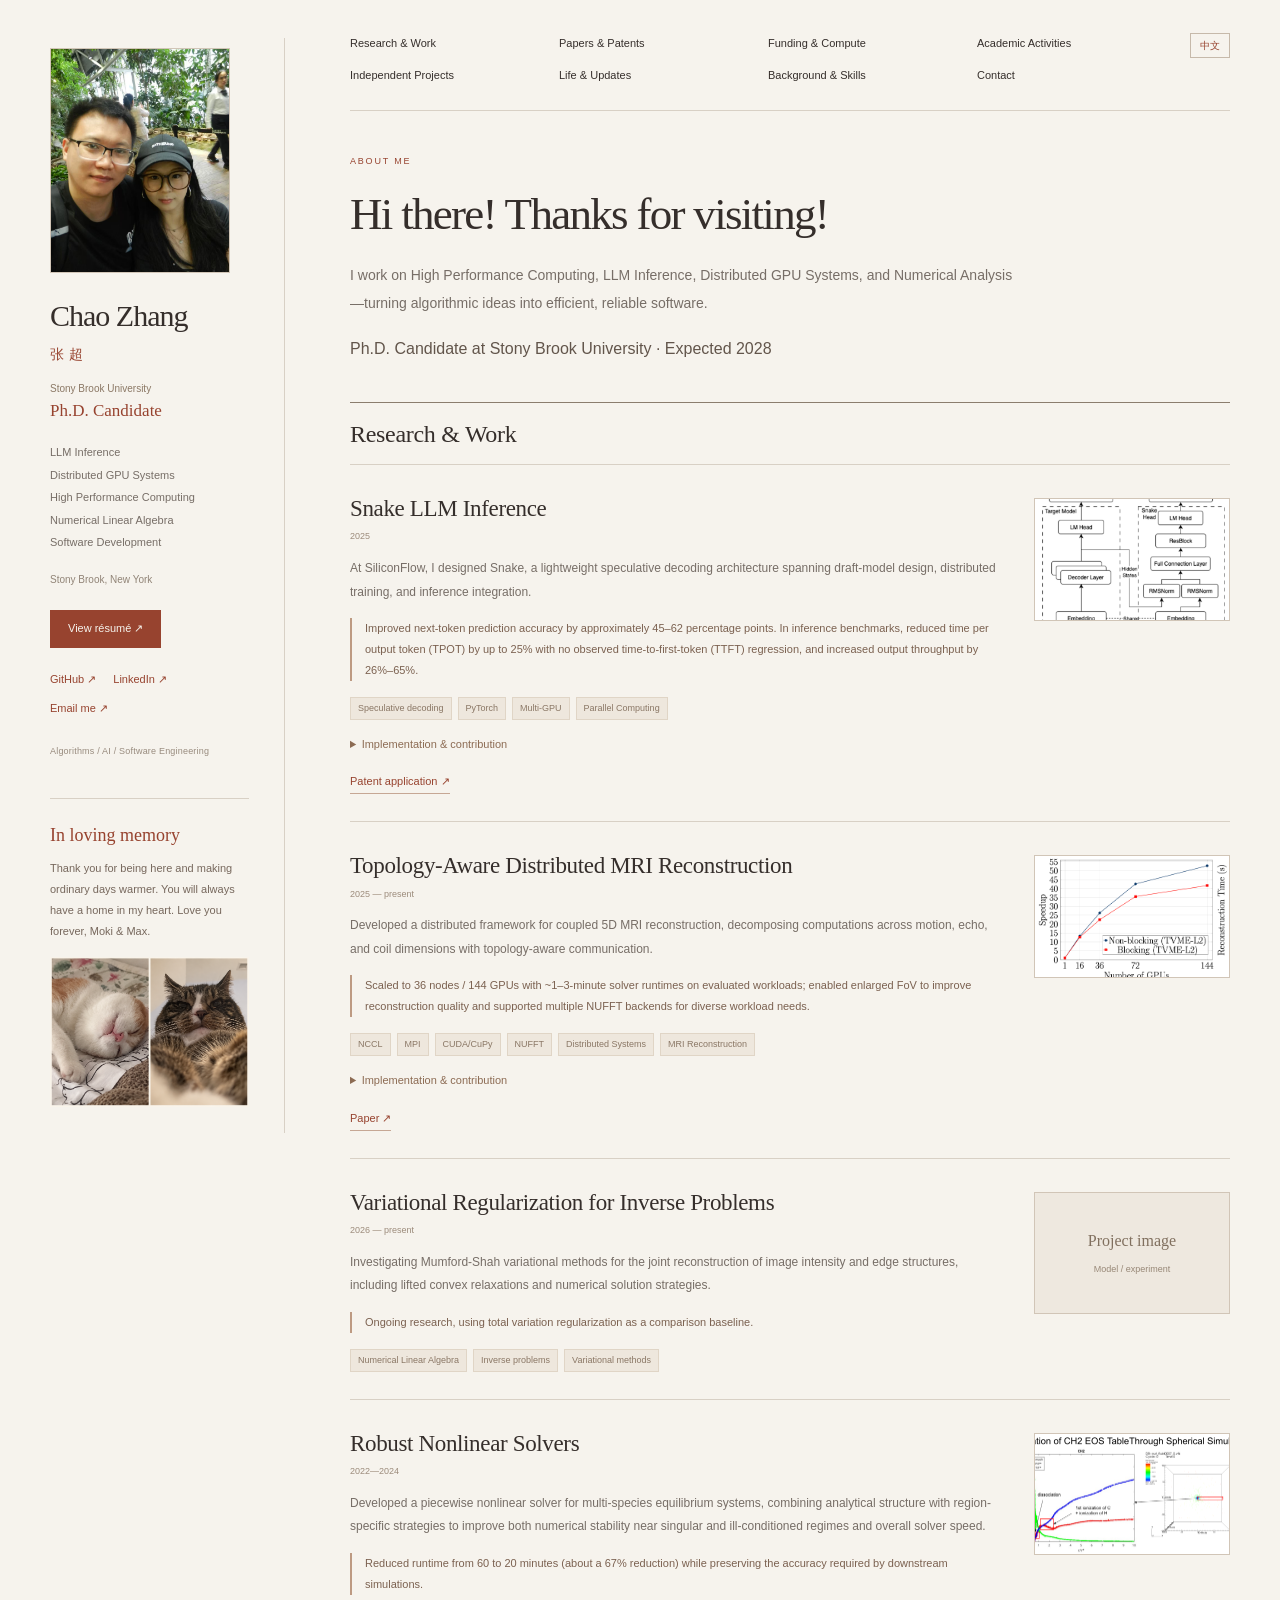
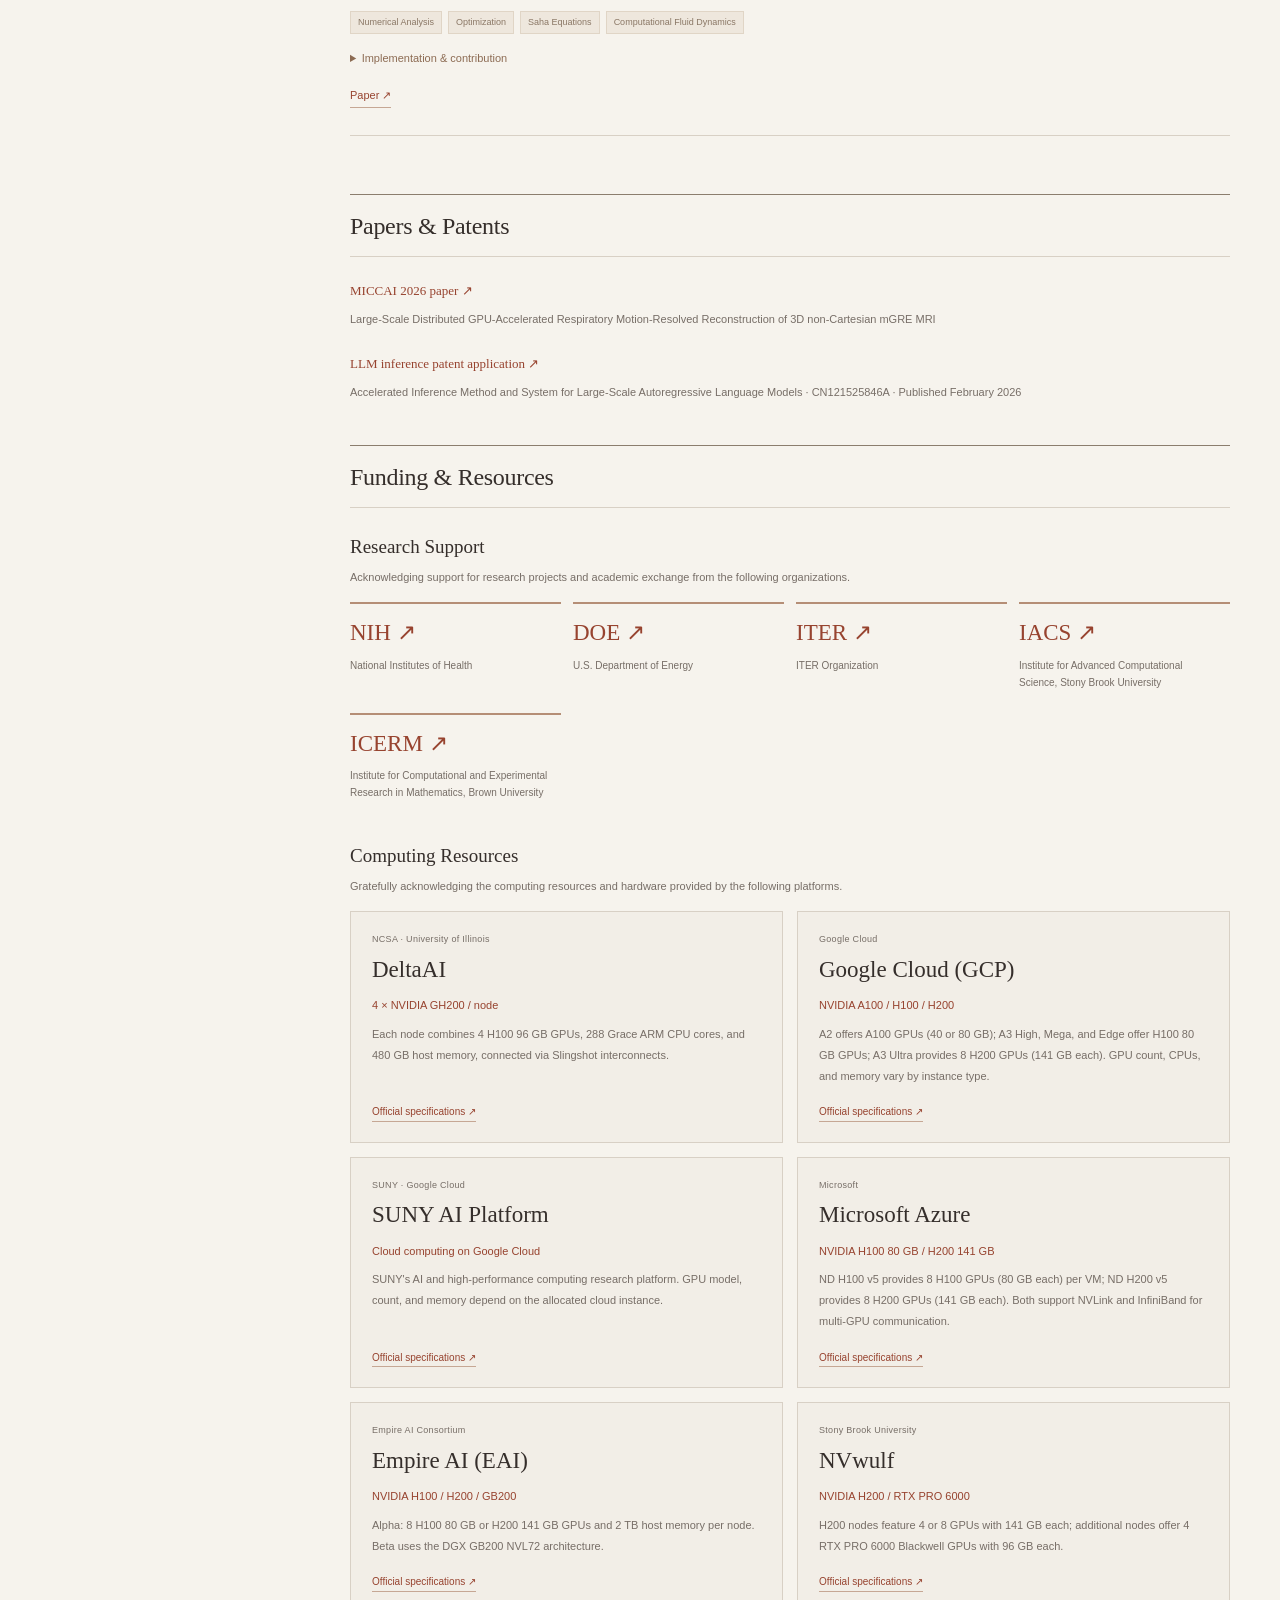
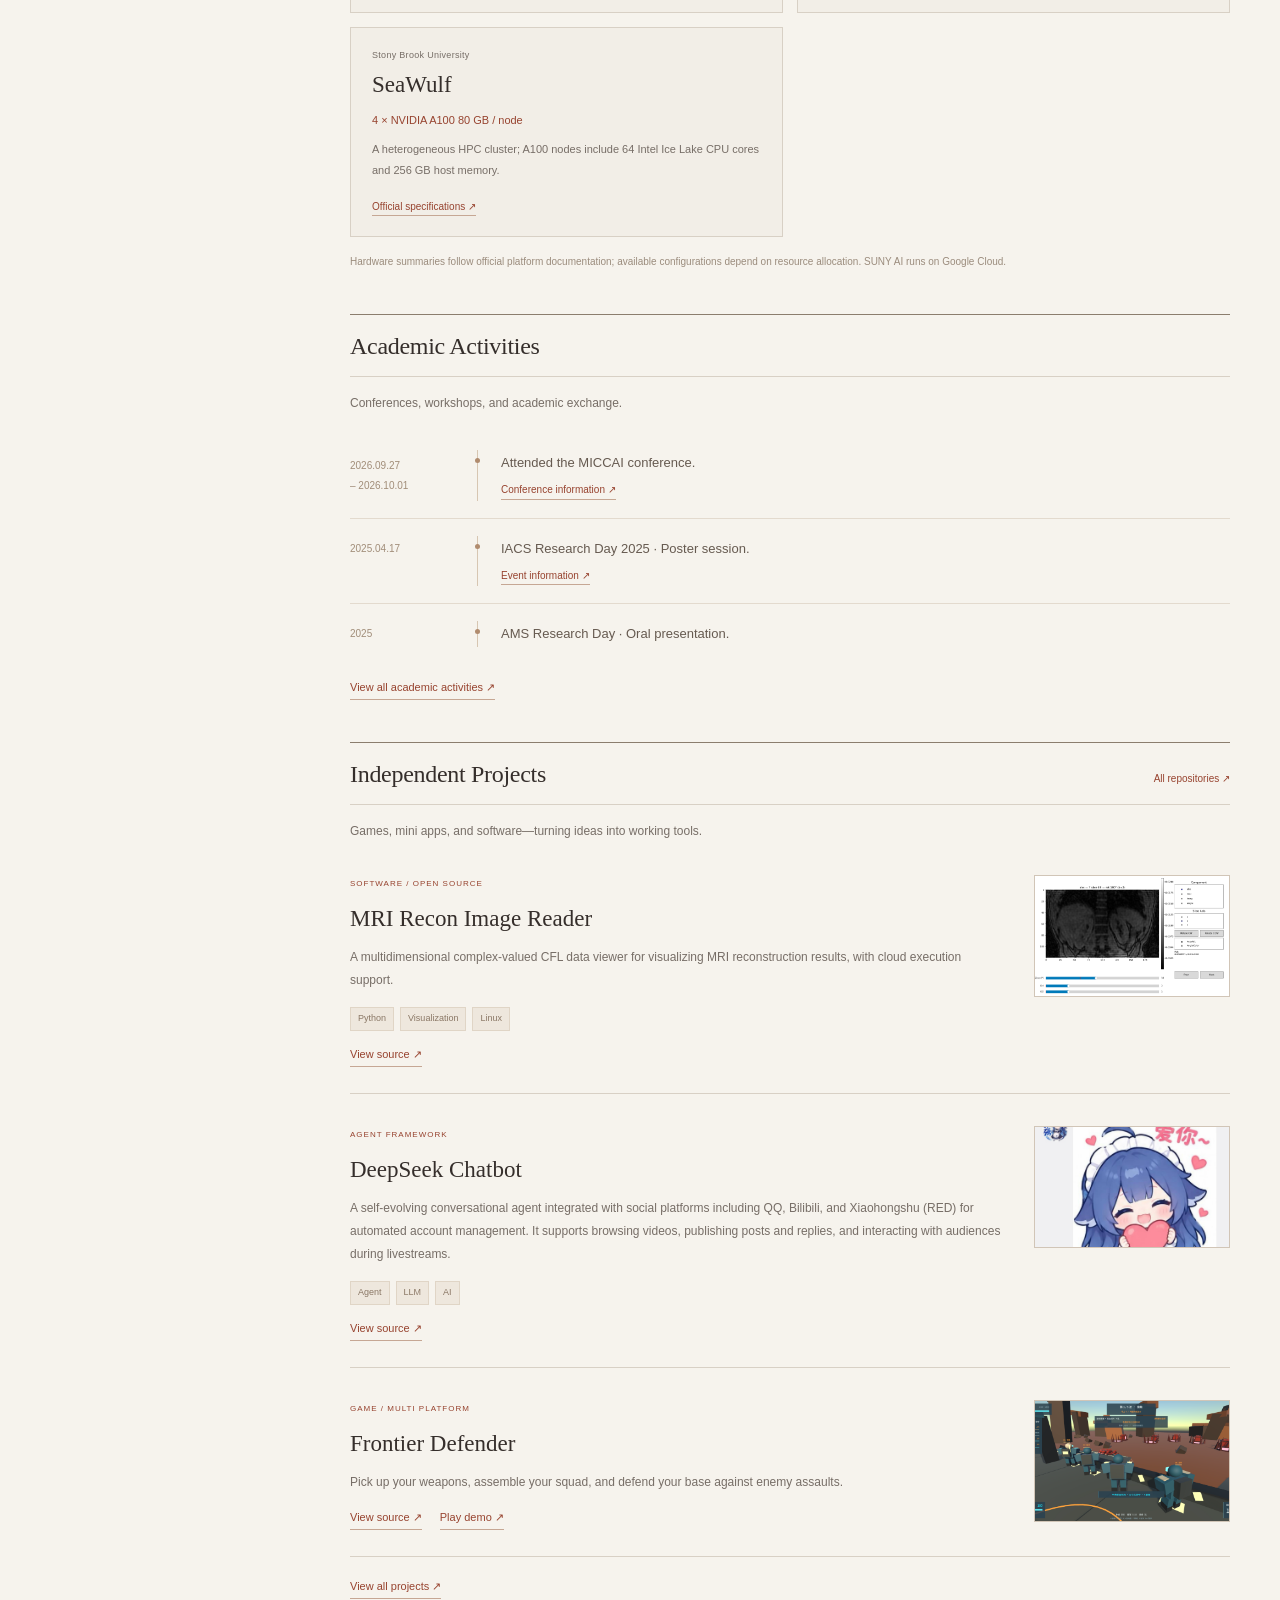
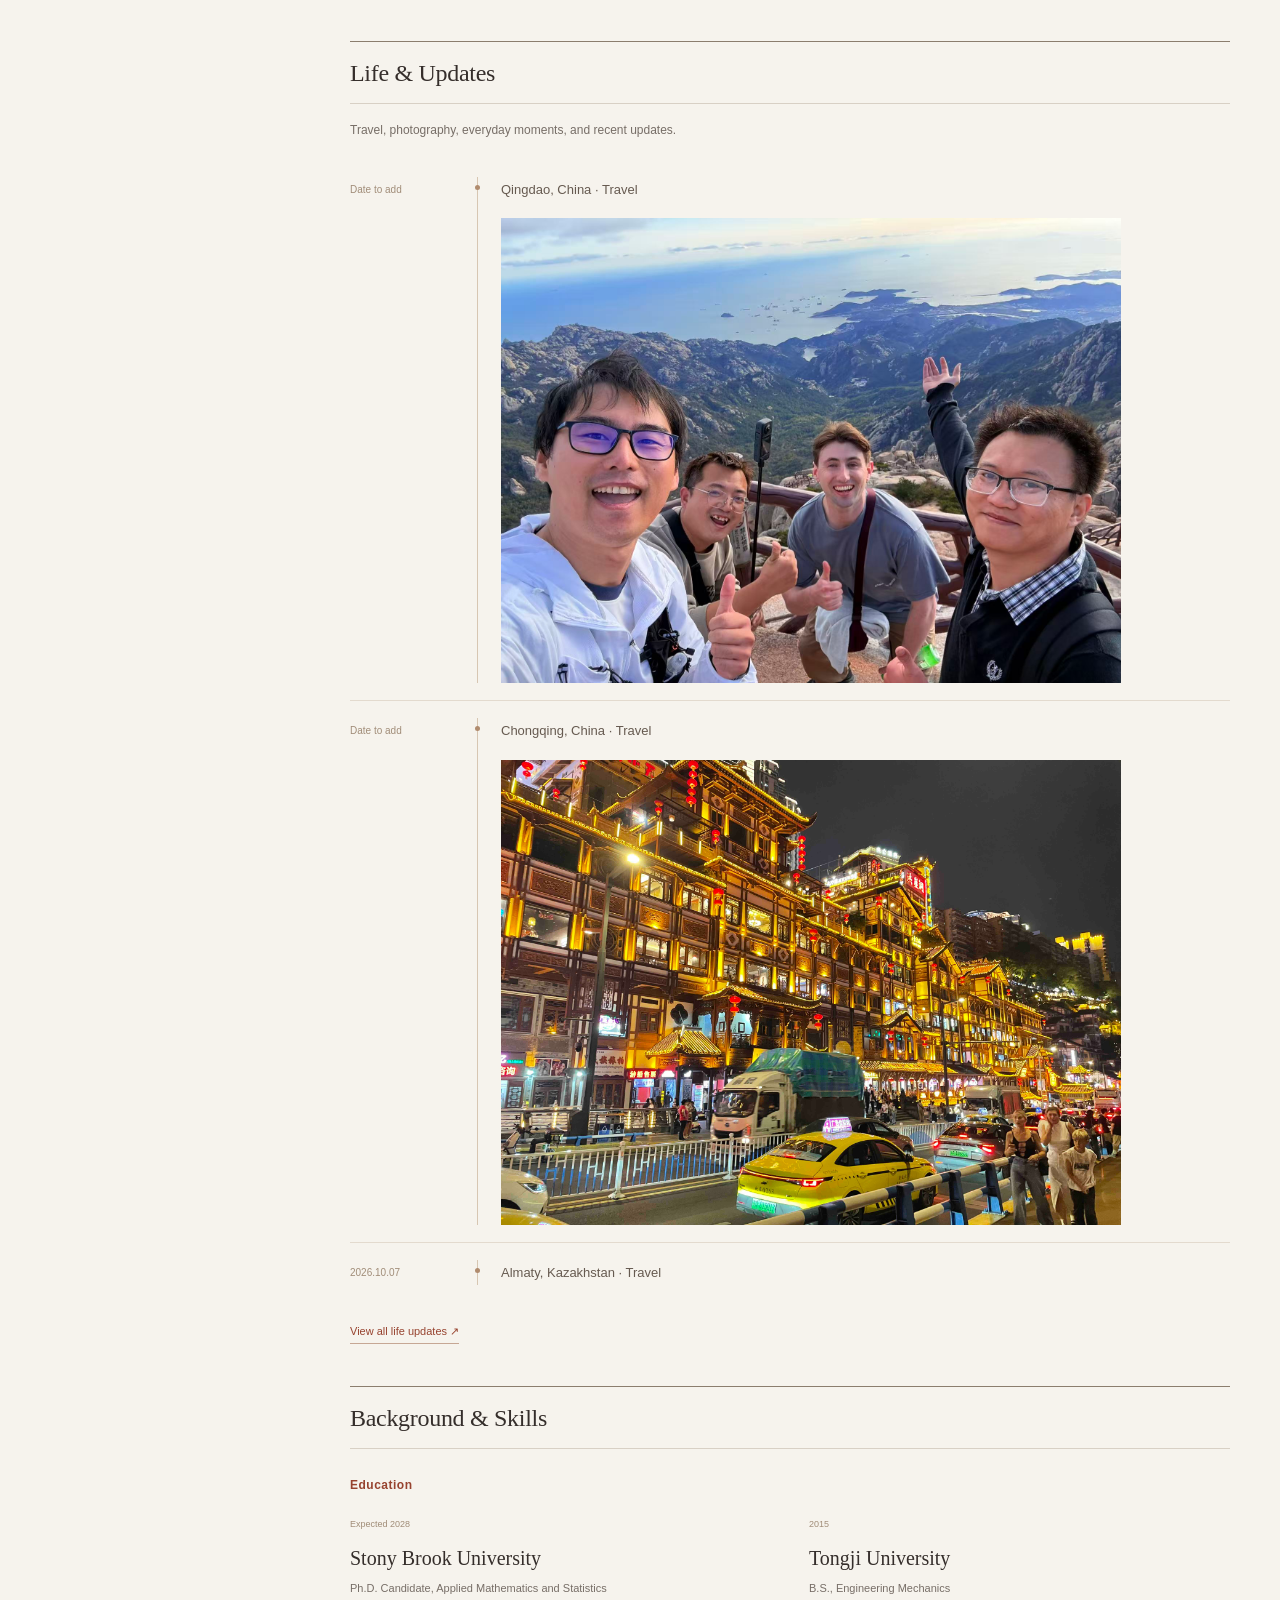
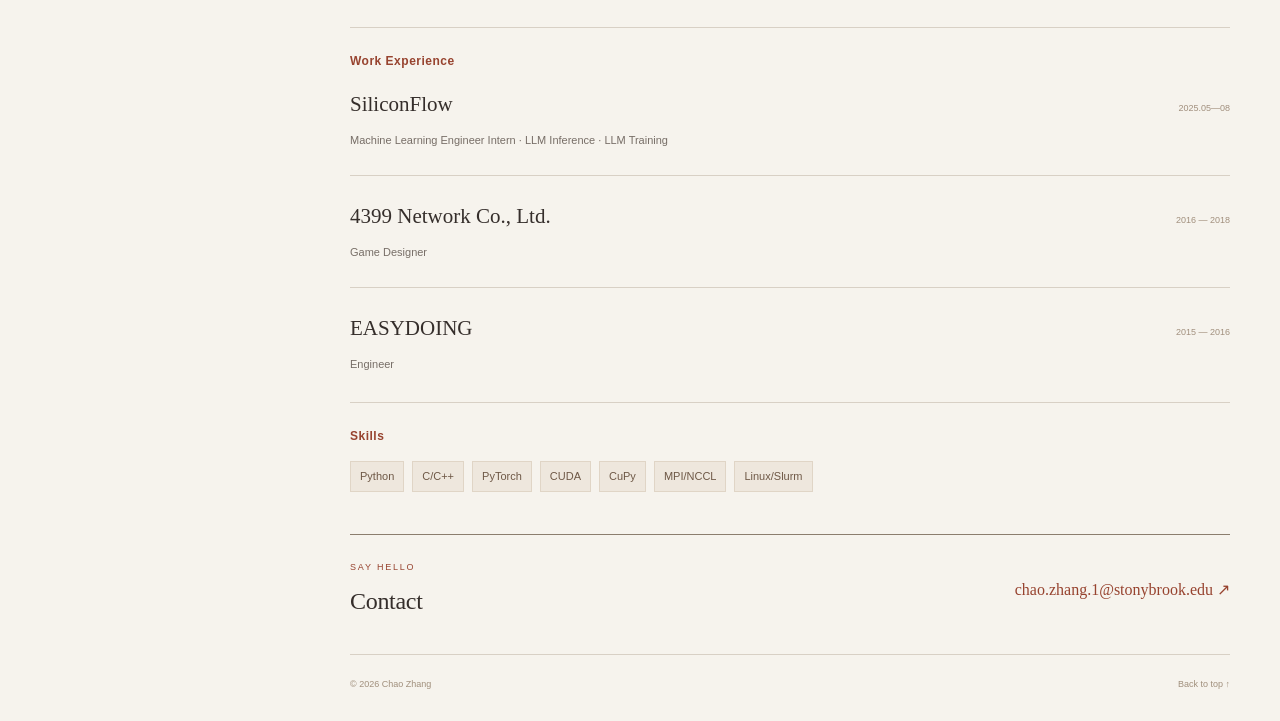
==== index.html @ 9141d6a7 "Publish personal website from 2026-11-01 export" ====
<!doctype html>
<html lang="en" data-page="home">
<head>
<meta charset="utf-8">
<meta name="viewport" content="width=device-width,initial-scale=1">
<meta name="theme-color" content="#f6f3ed">
<meta name="description" content="">
<title>个人主页</title>
<link rel="icon" href="assets/favicon.svg" type="image/svg+xml">
<link rel="stylesheet" href="style.css">
<script src="content.js" defer>
</script>
<script src="script.js" defer>
</script>
</head>
<body id="top">
<a class="skip" href="#main">
<span data-zh="跳到正文" data-en="Skip to content">Skip to content</span>
</a>
<div class="site-shell">
<aside class="profile">
<figure class="media-slot portrait" data-media="portrait">
<div class="media-placeholder">
<span class="media-title" data-zh="个人照片" data-en="Portrait">Portrait</span>
<span class="media-hint" data-zh="照片待添加" data-en="Photo to be added">Photo to be added</span>
</div>
</figure>
<a data-profile="identity" class="identity" href="#top">
</a>
<p class="affiliation">
<span data-profile="university">
</span>
<strong data-profile="position">
</strong>
</p>
<p class="role" data-profile="focus">
</p>
<p class="location" data-profile="location">
</p>
<a href="#" data-profile-link="resume" class="resume-button" target="_blank" rel="noopener">
<span data-zh="查看简历 ↗" data-en="View résumé ↗">View résumé ↗</span>
</a>
<div class="social">
<a href="#" data-profile-link="github" class="" target="_blank" rel="noopener">
<span data-zh="GitHub ↗" data-en="GitHub ↗">GitHub ↗</span>
</a>
<a href="#" data-profile-link="linkedin" class="" target="_blank" rel="noopener">
<span data-zh="LinkedIn ↗" data-en="LinkedIn ↗">LinkedIn ↗</span>
</a>
<a href="#" data-profile-link="email" class="">
<span data-zh="发邮件给我 ↗" data-en="Email me ↗">Email me ↗</span>
</a>
</div>
<p class="profile-note">
<span data-profile="career">
</span>
</p>
<div class="profile-memorial" data-memorial hidden></div>
</aside>
<div class="page-column">
<header class="page-header">
<nav aria-label="主导航">
<a href="#work">
<span data-page-text="workTitle" data-zh="研究与工作" data-en="Research &amp; Work">Research &amp; Work</span>
</a>
<a href="#publications">
<span data-page-text="publicationsTitle" data-zh="论文与专利" data-en="Papers &amp; Patents">Papers &amp; Patents</span>
</a>
<a href="#resources">
<span data-page-text="resourcesNav" data-zh="资助与算力" data-en="Funding &amp; Compute">Funding &amp; Compute</span>
</a>
<a href="#academic">
<span data-page-text="academicTitle" data-zh="学术活动" data-en="Academic Activities">Academic Activities</span>
</a>
<a href="#builds">
<span data-page-text="buildsTitle" data-zh="个人作品" data-en="Independent Projects">Independent Projects</span>
</a>
<a href="#life">
<span data-page-text="lifeTitle" data-zh="生活与近况" data-en="Life &amp; Updates">Life &amp; Updates</span>
</a>
<a href="#about">
<span data-page-text="aboutTitle" data-zh="经历与技能" data-en="Background &amp; Skills">Background &amp; Skills</span>
</a>
<a href="#contact">
<span data-page-text="contactTitle" data-zh="联系方式" data-en="Contact">Contact</span>
</a>
</nav>
<button class="language" aria-label="切换到中文">中文</button>
</header>
<main id="main">
<section class="intro">
<div class="eyebrow">
<span data-page-text="aboutEyebrow" data-zh="关于我" data-en="ABOUT ME">ABOUT ME</span>
</div>
<h1>
<span data-intro="heading">
</span>
</h1>
<p data-intro="description">
</p>
<p class="subline" data-intro="subline">
</p>
</section>
<section id="work">
<div class="section-title">
<h2>
<span data-page-text="workTitle" data-zh="研究与工作" data-en="Research &amp; Work">Research &amp; Work</span>
</h2>
</div>
<div data-research-projects>
</div>
<p class="note" data-page-text="workNote" data-zh="" data-en=""></p>
</section>
<section id="publications" class="publications">
<div class="section-title">
<h2>
<span data-page-text="publicationsTitle" data-zh="论文与专利" data-en="Papers &amp; Patents">Papers &amp; Patents</span>
</h2>
</div>
<div data-publications>
</div>
</section>
<section id="resources">
<div class="section-title">
<h2>
<span data-page-text="resourcesTitle" data-zh="资助与计算资源" data-en="Funding &amp; Resources">Funding &amp; Resources</span>
</h2>
</div>
<div class="resource-heading">
<h3>
<span data-page-text="supportTitle" data-zh="研究支持" data-en="Research Support">Research Support</span>
</h3>
<p>
<span data-page-text="supportDescription" data-zh="感谢以下机构对相关研究项目与学术交流的资助支持。" data-en="Acknowledging support for research projects and academic exchange from the following organizations.">Acknowledging support for research projects and academic exchange from the following organizations.</span>
</p>
</div>
<div class="support-grid" data-support>
</div>
<div class="resource-heading computing-heading">
<h3>
<span data-page-text="computingTitle" data-zh="计算资源" data-en="Computing Resources">Computing Resources</span>
</h3>
<p>
<span data-page-text="computingDescription" data-zh="感谢以下平台提供的计算资源与硬件支持。" data-en="Gratefully acknowledging the computing resources and hardware provided by the following platforms.">Gratefully acknowledging the computing resources and hardware provided by the following platforms.</span>
</p>
</div>
<div class="compute-grid" data-computing>
</div>
<p class="note">
<span data-page-text="resourcesNote" data-zh="硬件简介依据平台官方资料整理；实际可用配置视具体资源分配而定。SUNY AI 基于 Google Cloud 运行。" data-en="Hardware summaries follow official platform documentation; available configurations depend on resource allocation. SUNY AI runs on Google Cloud.">Hardware summaries follow official platform documentation; available configurations depend on resource allocation. SUNY AI runs on Google Cloud.</span>
</p>
<noscript>
<p class="note">
<span data-zh="请启用 JavaScript 以查看研究支持与计算资源。" data-en="Enable JavaScript to view research support and computing resources.">Enable JavaScript to view research support and computing resources.</span>
</p>
</noscript>
</section>
<section id="academic">
<div class="section-title">
<h2>
<span data-page-text="academicTitle" data-zh="学术活动" data-en="Academic Activities">Academic Activities</span>
</h2>
</div>
<p class="section-intro" data-page-text="academicDescription" data-zh="参加的学术会议、研讨会与交流活动。" data-en="Conferences, workshops, and academic exchange.">Conferences, workshops, and academic exchange.</p>
<div class="activity-timeline" data-timeline="academic" data-limit="3">
</div>
<p class="note timeline-note" data-timeline-note="academic">
<span data-zh="标注“示例”的记录尚待补充具体日期。" data-en="Entries marked &quot;Example&quot; still need their dates.">Entries marked &quot;Example&quot; still need their dates.</span>
</p>
<noscript>
<p class="note">
<span data-zh="请启用 JavaScript 以查看时间线。" data-en="Enable JavaScript to view the timeline.">Enable JavaScript to view the timeline.</span>
</p>
</noscript>
<a href="academic.html" class="project-link">
<span data-zh="查看全部学术活动 ↗" data-en="View all academic activities ↗">View all academic activities ↗</span>
</a>
</section>
<section id="builds">
<div class="section-title">
<h2>
<span data-page-text="buildsTitle" data-zh="个人作品" data-en="Independent Projects">Independent Projects</span>
</h2>
<a href="#" data-profile-link="github" class="" target="_blank" rel="noopener">
<span data-zh="所有仓库 ↗" data-en="All repositories ↗">All repositories ↗</span>
</a>
</div>
<p class="section-intro">
<span data-page-text="buildsDescription" data-zh="游戏、小工具与开源软件——将想法转化为可用的作品。" data-en="Games, mini apps, and software—turning ideas into working tools.">Games, mini apps, and software—turning ideas into working tools.</span>
</p>
<div data-projects data-limit="3">
</div>
<noscript>
<p class="note">
<span data-zh="请启用 JavaScript 以查看个人作品。" data-en="Enable JavaScript to view independent projects.">Enable JavaScript to view independent projects.</span>
</p>
</noscript>
<a href="projects.html" class="project-link section-more">
<span data-page-text="projectsMore" data-zh="查看全部个人作品 ↗" data-en="View all projects ↗">View all projects ↗</span>
</a>
</section>
<section id="life">
<div class="section-title">
<h2>
<span data-page-text="lifeTitle" data-zh="生活与近况" data-en="Life &amp; Updates">Life &amp; Updates</span>
</h2>
</div>
<p class="section-intro" data-page-text="lifeDescription" data-zh="旅行、摄影、日常片刻，以及近期的生活记录。" data-en="Travel, photography, everyday moments, and recent updates.">Travel, photography, everyday moments, and recent updates.</p>
<div class="activity-timeline" data-timeline="life" data-limit="3">
</div>
<p class="note timeline-note" data-timeline-note="life">
<span data-zh="标注“示例”的记录尚待补充具体日期。" data-en="Entries marked &quot;Example&quot; still need their dates.">Entries marked &quot;Example&quot; still need their dates.</span>
</p>
<noscript>
<p class="note">
<span data-zh="请启用 JavaScript 以查看时间线。" data-en="Enable JavaScript to view the timeline.">Enable JavaScript to view the timeline.</span>
</p>
</noscript>
<a href="life.html" class="project-link section-more">
<span data-page-text="lifeMore" data-zh="查看全部生活记录 ↗" data-en="View all life updates ↗">View all life updates ↗</span>
</a>
</section>
<section id="about">
<div class="section-title">
<h2>
<span data-page-text="aboutTitle" data-zh="经历与技能" data-en="Background &amp; Skills">Background &amp; Skills</span>
</h2>
</div>
<div class="about-group" aria-labelledby="education-heading">
<h3 class="about-group-title" id="education-heading" data-page-text="educationTitle" data-zh="教育经历" data-en="Education">Education</h3>
<div class="education" data-education>
</div>
</div>
<div class="about-group" aria-labelledby="experience-heading">
<h3 class="about-group-title" id="experience-heading" data-page-text="experienceTitle" data-zh="工作经历" data-en="Work Experience">Work Experience</h3>
<div data-experience>
</div>
</div>
<div class="about-group skills-group" aria-labelledby="skills-heading">
<h3 class="about-group-title" id="skills-heading" data-page-text="skillsTitle" data-zh="技能" data-en="Skills">Skills</h3>
<div class="tags" data-skills>
</div>
</div>
</section>
<section id="contact" class="contact">
<div>
<p class="eyebrow" data-page-text="contactEyebrow" data-zh="欢迎联系" data-en="SAY HELLO">SAY HELLO</p>
<h2>
<span data-page-text="contactTitle" data-zh="联系方式" data-en="Contact">Contact</span>
</h2>
</div>
<a href="#" data-profile-link="email" class="">
<span data-profile="contactEmail">
</span>
</a>
</section>
</main>
<footer>
<span data-profile="copyright">
</span>
<a href="#top" class="">
<span data-zh="回到顶部 ↑" data-en="Back to top ↑">Back to top ↑</span>
</a>
</footer>
</div>
</div>
</body>
</html>
---- style.css ----
:root{--paper:#f6f3ed;--ink:#352e2b;--muted:#776e67;--line:#d8d0c5;--accent:#97432f;--soft:#eee8df;--serif:Georgia,'Songti SC','Times New Roman',serif;--sans:Arial,'PingFang SC','Microsoft YaHei',sans-serif}*{box-sizing:border-box}html{scroll-behavior:smooth;scroll-padding-top:24px}body{margin:0;background:var(--paper);color:var(--ink);font:14px/1.75 var(--sans);-webkit-font-smoothing:antialiased}a{color:inherit;text-decoration:none}a:hover{color:var(--accent)}button{font:inherit;cursor:pointer}a:focus-visible,button:focus-visible,summary:focus-visible{outline:3px solid var(--accent);outline-offset:5px}h1,h2,h3,h4,p,figure{margin:0}h1,h2,h3{font-family:var(--serif);font-weight:400}p{color:var(--muted)}.site-shell{display:grid;grid-template-columns:235px minmax(0,1fr);max-width:1270px;padding:0 45px;margin:0 auto;gap:65px}.profile{position:sticky;top:30px;align-self:start;border-right:1px solid var(--line);padding:10px 35px 26px 0;margin-top:38px}.portrait{width:100%;aspect-ratio:4/5;max-width:180px}.media-slot{background:var(--soft);border:1px solid #d1c5b7;position:relative;overflow:hidden;display:flex;align-items:center;justify-content:center;color:#948575}.media-placeholder{display:flex;flex-direction:column;align-items:center;justify-content:center;gap:9px;padding:18px 8px;text-align:center}.media-title{font-family:var(--serif);font-size:17px;color:#81705f;line-height:1.5}.media-hint{font-size:10px;line-height:1.6;color:#978776}.media-slot img{display:block;width:100%;height:100%;position:absolute;inset:0}.media-slot.is-loaded .media-placeholder{visibility:hidden}.identity{font-family:var(--serif);font-size:30px;line-height:1.25;letter-spacing:-1px;margin-top:24px;display:block}.identity>span{font-size:14px;letter-spacing:5px;display:block;margin-top:11px;color:var(--accent)}.role{font-size:11px;line-height:2.05;margin-top:25px}.location{font-size:10px;margin-top:17px;color:#918477}.resume-button{display:inline-block;padding:9px 18px;background:var(--accent);color:var(--paper);font-size:11px;margin-top:22px}.resume-button:hover{background:#7e3525;color:#fff}.social{display:flex;flex-wrap:wrap;gap:10px 17px;margin-top:22px;font-size:11px;color:var(--accent)}.social>a:last-child{flex-basis:100%}.profile-note{font-size:9px;color:#988b7e;margin-top:26px;letter-spacing:.2px}.page-column{min-width:0}.page-header{display:flex;justify-content:space-between;align-items:center;gap:22px;padding:29px 0 23px;border-bottom:1px solid var(--line)}nav{display:flex;gap:25px;font-size:11px;flex-wrap:wrap;align-items:center}nav a:hover{text-decoration:underline;text-underline-offset:5px}.language{background:none;border:1px solid #c6b9aa;color:var(--accent);padding:4px 9px;font-size:10px;line-height:1.5;min-width:36px}.eyebrow{font:9px/1.6 var(--sans);letter-spacing:1.8px;color:var(--accent)}.intro{padding:43px 0 39px}.intro h1{font-size:43px;line-height:1.35;letter-spacing:-1.7px;margin:15px 0 18px}.intro>p{font-size:14px;line-height:1.95;max-width:670px}.intro>.subline{font-size:16px;line-height:1.75;color:#62554b;margin-top:18px}section{padding-bottom:42px;scroll-margin-top:0}.section-title{display:flex;justify-content:space-between;align-items:baseline;gap:22px;border-top:1px solid #8b7d6e;border-bottom:1px solid var(--line);padding:13px 0 12px}h2{font-size:23px;line-height:1.5;letter-spacing:-.3px}.section-kicker{font:8px monospace;letter-spacing:1px;color:#a4917f}.section-title>a{font-size:10px;color:var(--accent)}.section-intro{font-size:12px;line-height:1.9;margin-top:15px}.updates-list{margin-top:13px}.update{display:grid;grid-template-columns:98px 1fr;gap:22px;position:relative;padding:11px 0}.update+.update{border-top:1px solid #e5ddd2}.update-date{font:10px/2 var(--sans);color:#a18d79;white-space:nowrap;padding-top:1px}.update-text{color:#665a50;font-size:13px;line-height:1.9}.update-example{font-size:9px;color:#a7998b;display:inline;margin-left:9px;white-space:nowrap}.note{font-size:10px;line-height:1.85;margin-top:16px;color:#9b8c7d}#updates-note{margin-top:12px;font-size:9px}.research-project{display:grid;grid-template-columns:minmax(0,1fr) 196px;gap:28px;padding:27px 0;border-bottom:1px solid var(--line)}.project-copy{min-width:0}.project-top{display:flex;flex-direction:column;gap:4px}.project-top h3{font-size:23px;line-height:1.45;letter-spacing:-.35px}.project-date{font-size:9px;color:#9c8b7b}.project-copy>p{font-size:12px;line-height:1.95;margin-top:12px}.project-result{border-left:2px solid #bd9a82;padding-left:13px;margin-top:14px}.project-result p{font-size:11px;line-height:1.9;color:#7b6150}.tags{display:flex;flex-wrap:wrap;gap:6px;margin-top:16px}.tags span{font-size:9px;line-height:1.7;color:#8a7765;background:#eee7dd;border:1px solid #e0d5c6;padding:3px 7px}.project-link{display:inline-block;margin-top:14px;color:var(--accent);font-size:11px;border-bottom:1px solid #c6a794;padding-bottom:2px}.project-media{width:100%;aspect-ratio:16/10;align-self:start;margin-top:6px}.project-media .media-title{font-size:16px}.project-media .media-hint{font-size:9px}details{font-size:11px;color:#8c6b53;margin-top:11px}summary{cursor:pointer;padding:4px 0;width:fit-content}details p{font-size:11px;line-height:1.9;margin-top:10px}.independent-project{display:grid;grid-template-columns:minmax(0,1fr) 196px;gap:28px;padding:26px 0;border-bottom:1px solid var(--line)}.independent-project h3{font-size:23px;line-height:1.5;margin-top:9px}.independent-project p{font-size:12px;line-height:1.9;margin-top:9px}.independent-project .eyebrow{font-size:8px;letter-spacing:1px}.life-grid{display:grid;grid-template-columns:repeat(3,1fr);gap:20px;margin-top:23px}.life-grid .media-slot{margin-top:0;aspect-ratio:4/3}.life-grid .media-title{font-size:16px}.life-grid h3{font-size:18px;margin-top:12px}.education{display:grid;grid-template-columns:1fr 1fr;gap:38px;margin-top:23px}.education small{font-size:9px;color:#a08c77}.education h4{font-family:var(--serif);font-weight:400;font-size:20px;margin:8px 0 5px;line-height:1.5}.education p{font-size:11px;line-height:1.9}.intern{display:flex;align-items:baseline;flex-wrap:wrap;gap:8px 20px;padding-top:22px;margin-top:25px;border-top:1px solid var(--line)}.intern strong{font-family:var(--serif);font-size:21px;font-weight:400}.intern>span{font-size:9px;color:#a18f7d;margin-left:auto}.intern p{width:100%;font-size:11px}.publication{margin-top:21px}.publication a{font-size:13px;color:var(--accent);font-family:var(--serif)}.publication p{font-size:11px;line-height:1.9;margin-top:6px}.contact{border-top:1px solid #8b7d6e;display:flex;justify-content:space-between;align-items:center;gap:25px;padding:25px 0 35px}.contact h2{font-size:29px;margin-top:9px}.contact>a{font:16px/1.7 var(--serif);color:var(--accent);overflow-wrap:anywhere}footer{display:flex;justify-content:space-between;gap:20px;padding:22px 0 28px;border-top:1px solid var(--line);font-size:9px;color:#a08f7c}.skip{position:absolute;top:-100px;left:15px;background:var(--paper);color:var(--accent);padding:10px;z-index:5}.skip:focus{top:10px}html[lang=en] .intro h1{font-size:45px}html[lang=en] nav{font-size:10px;gap:19px}html[lang=en] h2{font-size:24px}@media(max-height:780px) and (min-width:761px){.profile{position:static}}@media(max-width:1100px){.site-shell{grid-template-columns:190px minmax(0,1fr);gap:38px;padding-inline:31px}.profile{padding-right:25px}.identity{font-size:27px}.research-project,.independent-project{grid-template-columns:minmax(0,1fr) 170px;gap:22px}.project-top h3{font-size:21px}.contact{align-items:flex-start;flex-direction:column;gap:14px}.contact h2{font-size:27px}nav{gap:18px}html[lang=en] nav{gap:13px}.section-kicker{font-size:7px}}
@media(min-width:761px) and (max-width:950px){.research-project,.independent-project{grid-template-columns:1fr}.research-project>.media-slot,.independent-project>.media-slot{max-width:310px;margin-top:0}.life-grid{gap:12px}.life-grid .media-title{font-size:13px}.life-grid .media-hint{font-size:8px}.education{gap:20px}}
@media(max-width:760px){.site-shell{display:block;padding:0 23px}.profile{position:static;margin:0;padding:29px 0 26px;border-right:0;border-bottom:1px solid var(--line);display:grid;grid-template-columns:105px 1fr;gap:10px 23px}.portrait{width:105px;max-width:none;grid-column:1;grid-row:1/4;margin:0;align-self:start}.portrait .media-title{font-size:15px}.portrait .media-hint{font-size:8px}.identity{grid-column:2;margin:0;align-self:start;font-size:27px;letter-spacing:-.8px}.identity>span{font-size:11px;letter-spacing:4px;margin-top:7px}.role{grid-column:2;margin:0;font-size:9px;line-height:1.75}.location{grid-column:2;font-size:9px;margin:0}.resume-button{grid-column:1;width:fit-content;margin:8px 0 0;font-size:10px;padding:8px 14px;align-self:center}.social{grid-column:2;gap:7px 15px;font-size:10px;margin:8px 0 0;align-self:center}.social>a:last-child{flex-basis:auto}.profile-note{display:none}.page-header{padding:21px 0 19px;gap:13px;align-items:flex-start}nav{gap:10px 19px;font-size:10px;line-height:1.8;flex:1}html[lang=en] nav{gap:8px 17px;font-size:10px}.language{margin-top:1px;padding:3px 7px;font-size:9px;min-width:32px}.intro{padding:30px 0}.intro h1,html[lang=en] .intro h1{font-size:34px;line-height:1.4;letter-spacing:-1px}.intro>p{font-size:13px;line-height:1.95}.intro>.subline{font-size:15px;line-height:1.8}section{padding-bottom:32px}.section-title{padding:11px 0}.section-title h2,html[lang=en] h2{font-size:21px}.section-kicker{font-size:7px;letter-spacing:.3px}.section-intro{font-size:11px;margin-top:13px}.update{grid-template-columns:70px 1fr;gap:16px;padding-block:11px}.update-date{font-size:9px}.update-text{font-size:12px}.update-example{font-size:8px}.research-project,.independent-project{grid-template-columns:1fr;gap:20px;padding-block:23px}.research-project .media-slot,.independent-project .media-slot{width:100%;max-width:none;margin:0;aspect-ratio:16/9}.project-top h3{font-size:23px}.project-copy>p{font-size:12px}.project-result p{font-size:11px}.project-media .media-title{font-size:18px}.project-media .media-hint{font-size:10px}.life-grid{gap:13px}.life-grid .media-slot{aspect-ratio:4/5}.life-grid .media-title{font-size:13px}.life-grid .media-hint{font-size:8px}.life-grid .media-placeholder{gap:5px;padding-inline:5px}.life-grid h3{font-size:16px}.education{grid-template-columns:1fr;gap:21px;margin-top:21px}.education h4{font-size:20px}.contact{padding:24px 0 27px}.contact h2,html[lang=en] .contact h2{font-size:27px}.contact>a{font-size:15px}footer{padding-block:19px}.note{font-size:9px}html[lang=en] .life-grid h3{font-size:15px;overflow-wrap:anywhere}}
@media(max-width:360px){.site-shell{padding-inline:19px}.profile{grid-template-columns:93px 1fr;column-gap:18px}.portrait{width:93px}.identity{font-size:24px}.role{font-size:8px}.social{font-size:9px;gap:6px 12px}.resume-button{font-size:9px;padding-inline:12px}.intro h1,html[lang=en] .intro h1{font-size:30px}.section-kicker{display:none}.life-grid{gap:10px}.life-grid .media-title{font-size:11px}.life-grid .media-hint{font-size:7px}.contact>a{font-size:14px}}
@media(prefers-reduced-motion:reduce){html{scroll-behavior:auto}}
@media print{.profile{position:static}.page-header,.language,.skip{display:none}.site-shell{display:block;padding:0}.profile{display:block;border:0}.profile .portrait{display:none}.profile .identity{margin:0}.role,.social,.profile-note{display:none}.research-project{break-inside:avoid}.site-shell{max-width:100%}}
/* Research support and computing resources. */
.resource-heading{margin:25px 0 15px}.resource-heading h3{font-size:19px;line-height:1.5}.resource-heading p{font-size:11px;margin-top:7px}.support-grid{display:grid;grid-template-columns:repeat(4,minmax(0,1fr));gap:12px}.support-card{border-top:2px solid #b58e76;padding:13px 10px 10px 0}.support-card h4{font-family:var(--serif);font-size:23px;font-weight:400;color:var(--accent);line-height:1.4}.support-card p{font-size:10px;line-height:1.7;margin-top:7px;overflow-wrap:anywhere}.computing-heading{margin-top:31px}.compute-grid{display:grid;grid-template-columns:repeat(2,minmax(0,1fr));gap:14px}.compute-card{border:1px solid var(--line);padding:20px 21px;display:flex;flex-direction:column;align-items:flex-start;min-width:0;background:#f2eee7}.resource-provider{font-size:9px;letter-spacing:.3px;line-height:1.6}.compute-card h4{font-family:var(--serif);font-size:23px;line-height:1.4;font-weight:400;margin:7px 0 10px;overflow-wrap:anywhere}.resource-hardware{color:var(--accent);font-size:11px;line-height:1.7}.resource-description{font-size:11px;line-height:1.9;margin:9px 0 17px}.resource-source{font-size:10px;color:var(--accent);margin-top:auto;border-bottom:1px solid #c6a794}.date-range>time{display:block}.timeline-link{display:inline-block;font-size:10px;color:var(--accent);margin-top:6px;border-bottom:1px solid #c6a794}.independent-project .project-pending{font-size:11px;color:#9b8c7d}
@media(max-width:1100px){.support-grid{grid-template-columns:repeat(2,minmax(0,1fr))}.compute-card{padding:18px 16px}.compute-card h4{font-size:21px}}
@media(max-width:560px){.compute-grid{grid-template-columns:1fr}.compute-card{padding:20px}.resource-heading h3{font-size:18px}.support-card h4{font-size:22px}.compute-card h4{font-size:23px}.resource-description{font-size:12px}.support-grid{gap:16px}.resource-source{font-size:11px}}
/* Academic activities and the unified life timeline. */
.affiliation{margin-top:17px;font-size:10px;line-height:1.7;color:#8b7865}.affiliation span,.affiliation strong{display:block}.affiliation strong{font-family:var(--serif);font-size:17px;color:var(--accent);font-weight:400;line-height:1.6}.profile .role{margin-top:17px}.page-header{align-items:flex-start}.page-header nav{gap:9px 22px;padding-top:5px}.page-header .language{flex-shrink:0}nav a[aria-current=page]{color:var(--accent);text-decoration:underline;text-underline-offset:5px}.activity-timeline{margin-top:18px}.timeline-entry{display:grid;grid-template-columns:100px minmax(0,1fr);gap:27px;padding:17px 0;position:relative}.timeline-entry+.timeline-entry{border-top:1px solid #e3dace}.timeline-content{border-left:1px solid #d7c6b2;padding-left:23px;position:relative;min-width:0}.timeline-content:before{content:'';position:absolute;left:-3px;top:8px;width:5px;height:5px;border-radius:50%;background:#b08b6e}.timeline-entry .update-date{font-size:10px;padding-top:3px}.timeline-entry .update-text{font-size:13px;color:#665a50;line-height:1.95}.timeline-photo{margin-top:16px;width:100%;max-width:620px}.timeline-photo img{display:block;width:100%;height:auto;max-height:560px;object-fit:contain;object-position:left center}.timeline-note{font-size:9px}.academic-intro{padding-bottom:29px}.academic-intro .back-link{display:inline-block;font-size:11px;color:var(--accent);margin-bottom:27px}.academic-intro h1{margin-top:13px}.academic-records{padding-top:0;min-height:280px}.academic-return{display:flex;gap:28px;border-top:1px solid var(--line);padding-top:9px}.academic-page{min-height:720px}html[lang=en] .page-header nav{gap:9px 19px}
@media(max-width:1100px){.affiliation span{font-size:9px}.affiliation strong{font-size:15px}.page-header nav{gap:9px 17px}.timeline-entry{grid-template-columns:85px minmax(0,1fr);gap:19px}.timeline-content{padding-left:18px}}
@media(max-width:760px){.profile{grid-template-columns:105px 1fr;row-gap:8px}.profile .portrait{grid-row:1/5}.profile .identity{grid-row:1}.profile .affiliation{grid-column:2;grid-row:2;margin:0}.affiliation span{font-size:8px;line-height:1.4}.affiliation strong{font-size:13px;line-height:1.5}.profile .role{grid-column:2;grid-row:3;margin:0;font-size:8px}.profile .location{grid-column:2;grid-row:4}.profile .resume-button,.profile .social{grid-row:5}.page-header nav,html[lang=en] .page-header nav{gap:9px 16px;padding-top:2px}.timeline-entry{grid-template-columns:70px minmax(0,1fr);gap:12px;padding-block:15px}.timeline-content{padding-left:14px}.timeline-entry .update-date{font-size:9px}.timeline-entry .update-text{font-size:12px}.timeline-photo{margin-top:12px}.academic-page{min-height:600px}.academic-return{gap:24px}.academic-intro .back-link{margin-bottom:21px}.academic-intro h1{font-size:32px}.academic-records{min-height:180px}}
@media(max-width:360px){.profile{grid-template-columns:93px 1fr}.affiliation strong{font-size:12px}.affiliation span{font-size:7px}.timeline-entry{grid-template-columns:64px minmax(0,1fr);gap:9px}.timeline-content{padding-left:12px}}

/* Give each background category its own visual and semantic group. */
.about-group{margin-top:27px}
.about-group+.about-group{border-top:1px solid var(--line);padding-top:24px;margin-top:28px}
.about-group-title{font:600 12px/1.6 var(--sans);letter-spacing:.5px;color:var(--accent);margin-bottom:15px}
.about-group .education{margin-top:0}
.about-group [data-experience] .intern:first-child{padding-top:0;margin-top:0;border-top:0}
.skills-group .tags{margin-top:0;gap:8px}
.skills-group .tags span{font-size:11px;padding:5px 9px;color:#6e5846}
@media(max-width:760px){.about-group{margin-top:23px}.about-group+.about-group{margin-top:25px;padding-top:21px}.about-group-title{font-size:12px}.skills-group .tags span{font-size:11px}}

/* Consistent navigation rows and one anchor offset across both languages. */
.page-header nav,html[lang=en] .page-header nav{display:grid;grid-template-columns:repeat(4,minmax(0,1fr));flex:1;gap:8px 18px;padding-top:2px;align-items:start;font-size:11px;line-height:1.65;min-width:0}
.page-header nav a{display:block;min-width:0;overflow-wrap:anywhere;padding:3px 0}
.page-header .language{margin-top:4px}
.section-more{margin-top:20px}
.independent-project .project-link+.project-link{margin-left:18px}
.archive-page{min-height:720px}
.archive-intro{padding-bottom:29px}
.archive-intro .back-link{display:inline-block;font-size:11px;color:var(--accent);margin-bottom:27px}
.archive-intro h1{margin-top:13px}
.archive-records{padding-top:0;min-height:180px}
.archive-records>.activity-timeline{margin-top:0}
/* Reserve photo space before lazy loading so later sections stay in place. */
.timeline-photo{aspect-ratio:4/3}
.timeline-photo img{height:100%;max-height:none;object-fit:contain;object-position:left center}
/* A quiet, scrollable remembrance below the profile information. */
.profile.has-memorial{position:static}
.profile-memorial{margin-top:38px;padding-top:23px;border-top:1px solid var(--line)}
.memorial-title,html[lang=en] .memorial-title{font-family:var(--serif);font-size:18px;line-height:1.5;letter-spacing:0;color:var(--accent)}
.memorial-text{font-size:11px;line-height:1.9;margin-top:9px;white-space:pre-line;color:#77685d}
.memorial-photo{margin-top:16px;aspect-ratio:4/3}
.memorial-photo img{display:block;width:100%;height:100%;object-fit:contain;object-position:left center}
@media(max-width:760px){.page-header nav,html[lang=en] .page-header nav{grid-template-columns:repeat(2,minmax(0,1fr));gap:7px 16px;font-size:11px}.archive-page{min-height:600px}.archive-intro .back-link{margin-bottom:21px}.archive-intro h1{font-size:32px}.profile .profile-memorial{grid-column:1/-1;grid-row:6;margin-top:23px;padding-top:21px}.memorial-title,html[lang=en] .memorial-title{font-size:19px}.memorial-text{font-size:12px}.memorial-photo{max-width:420px}}
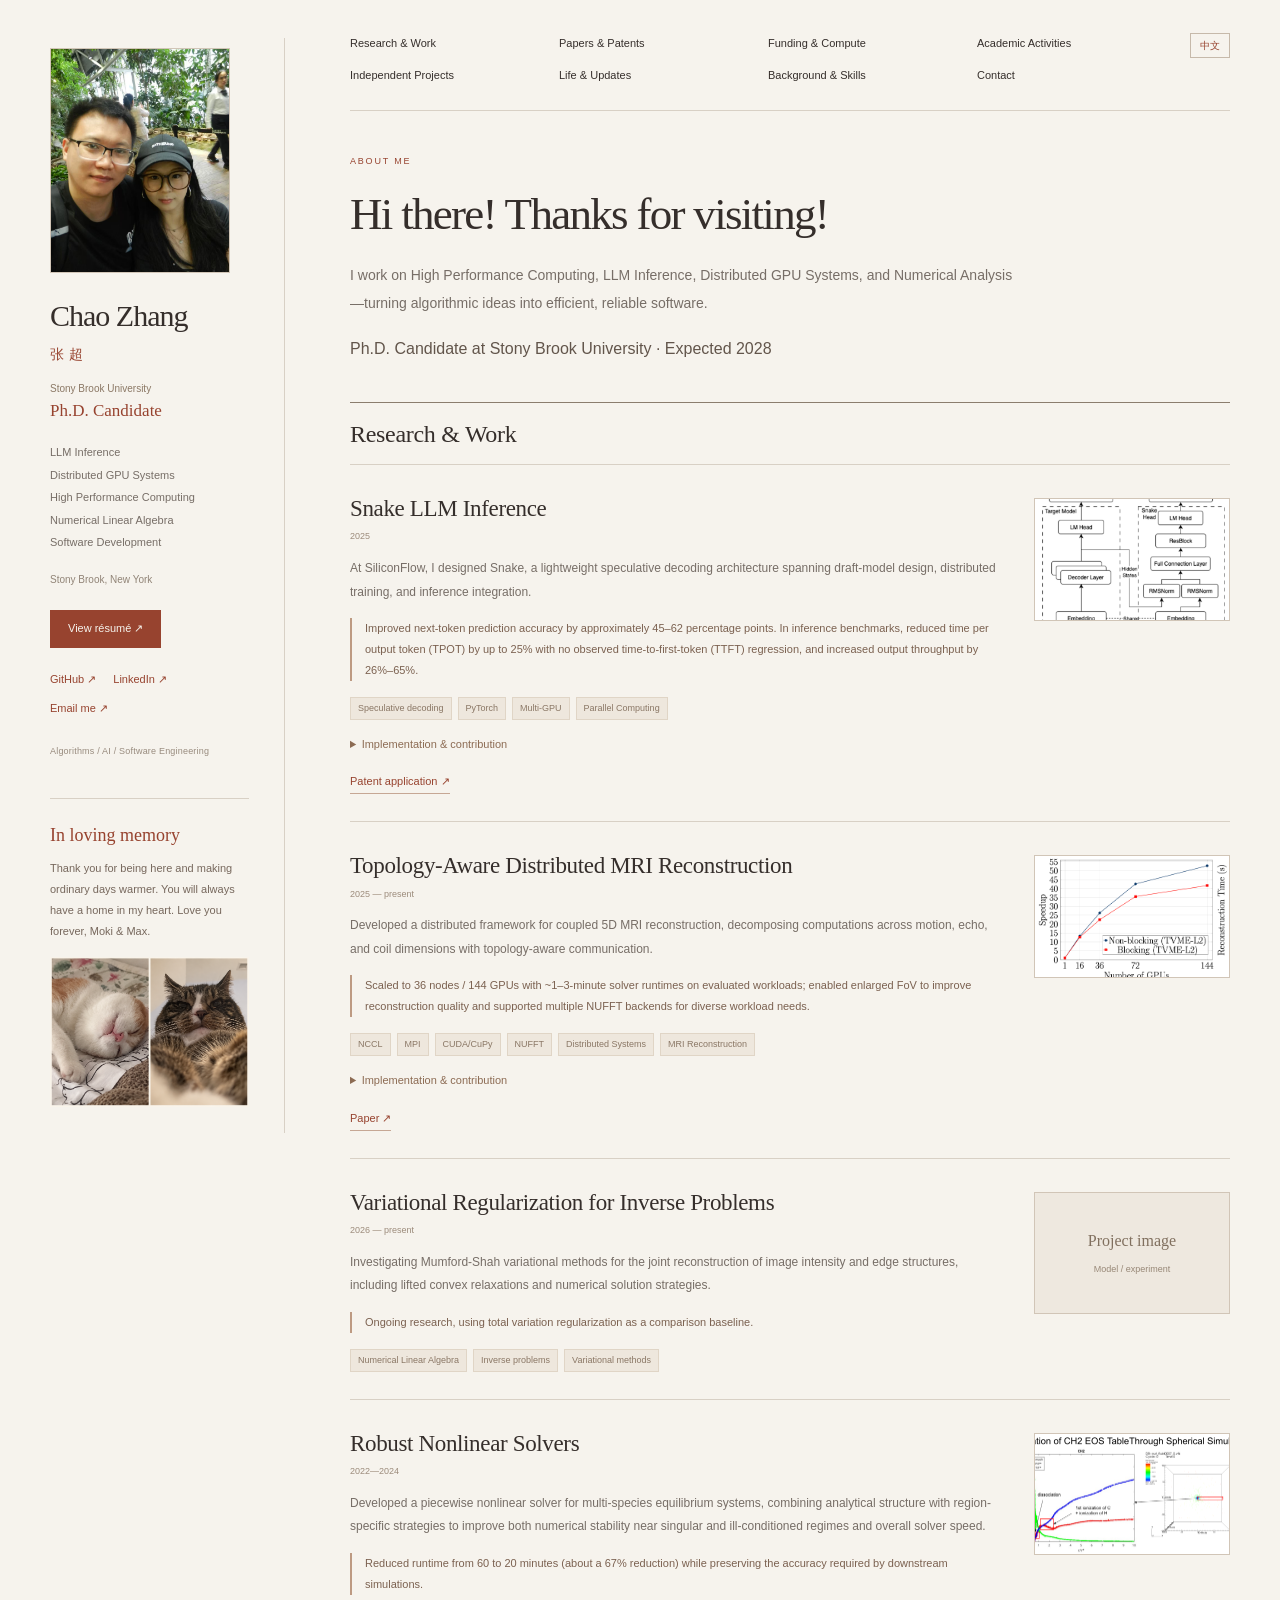
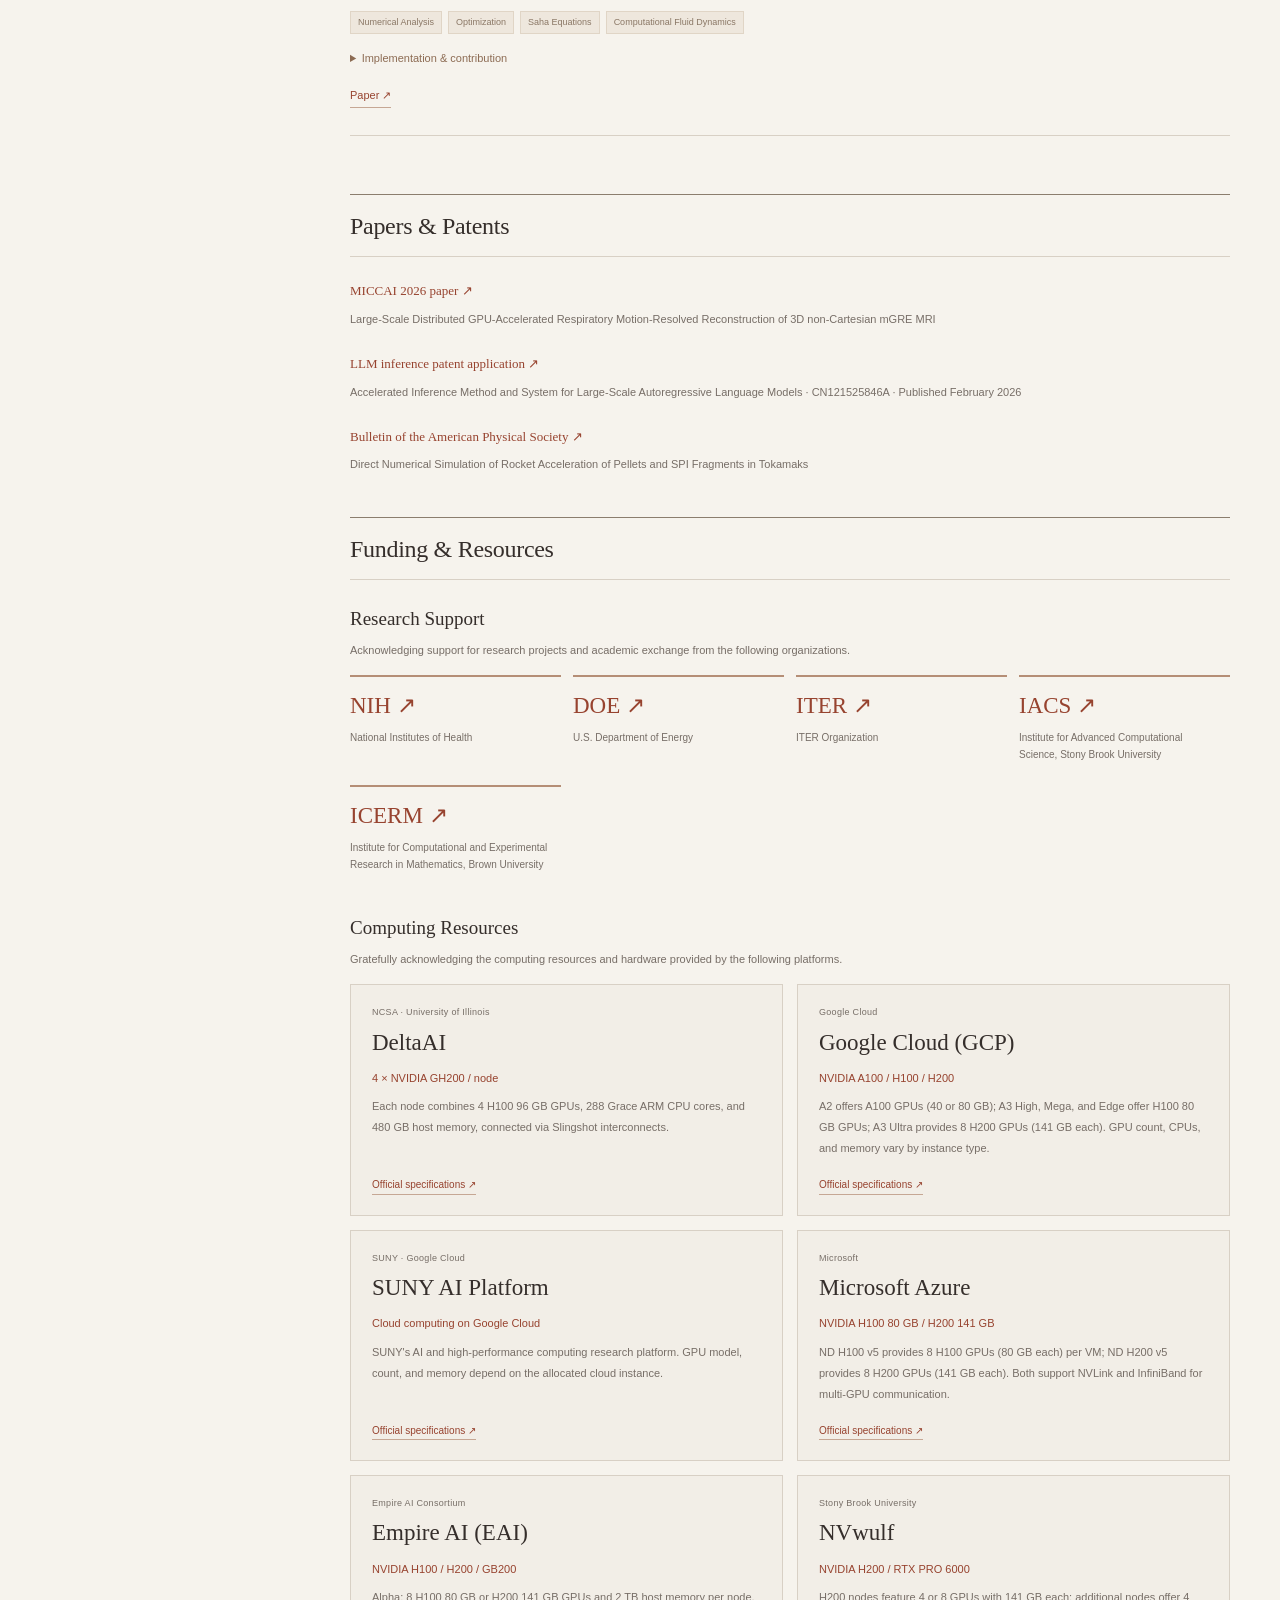
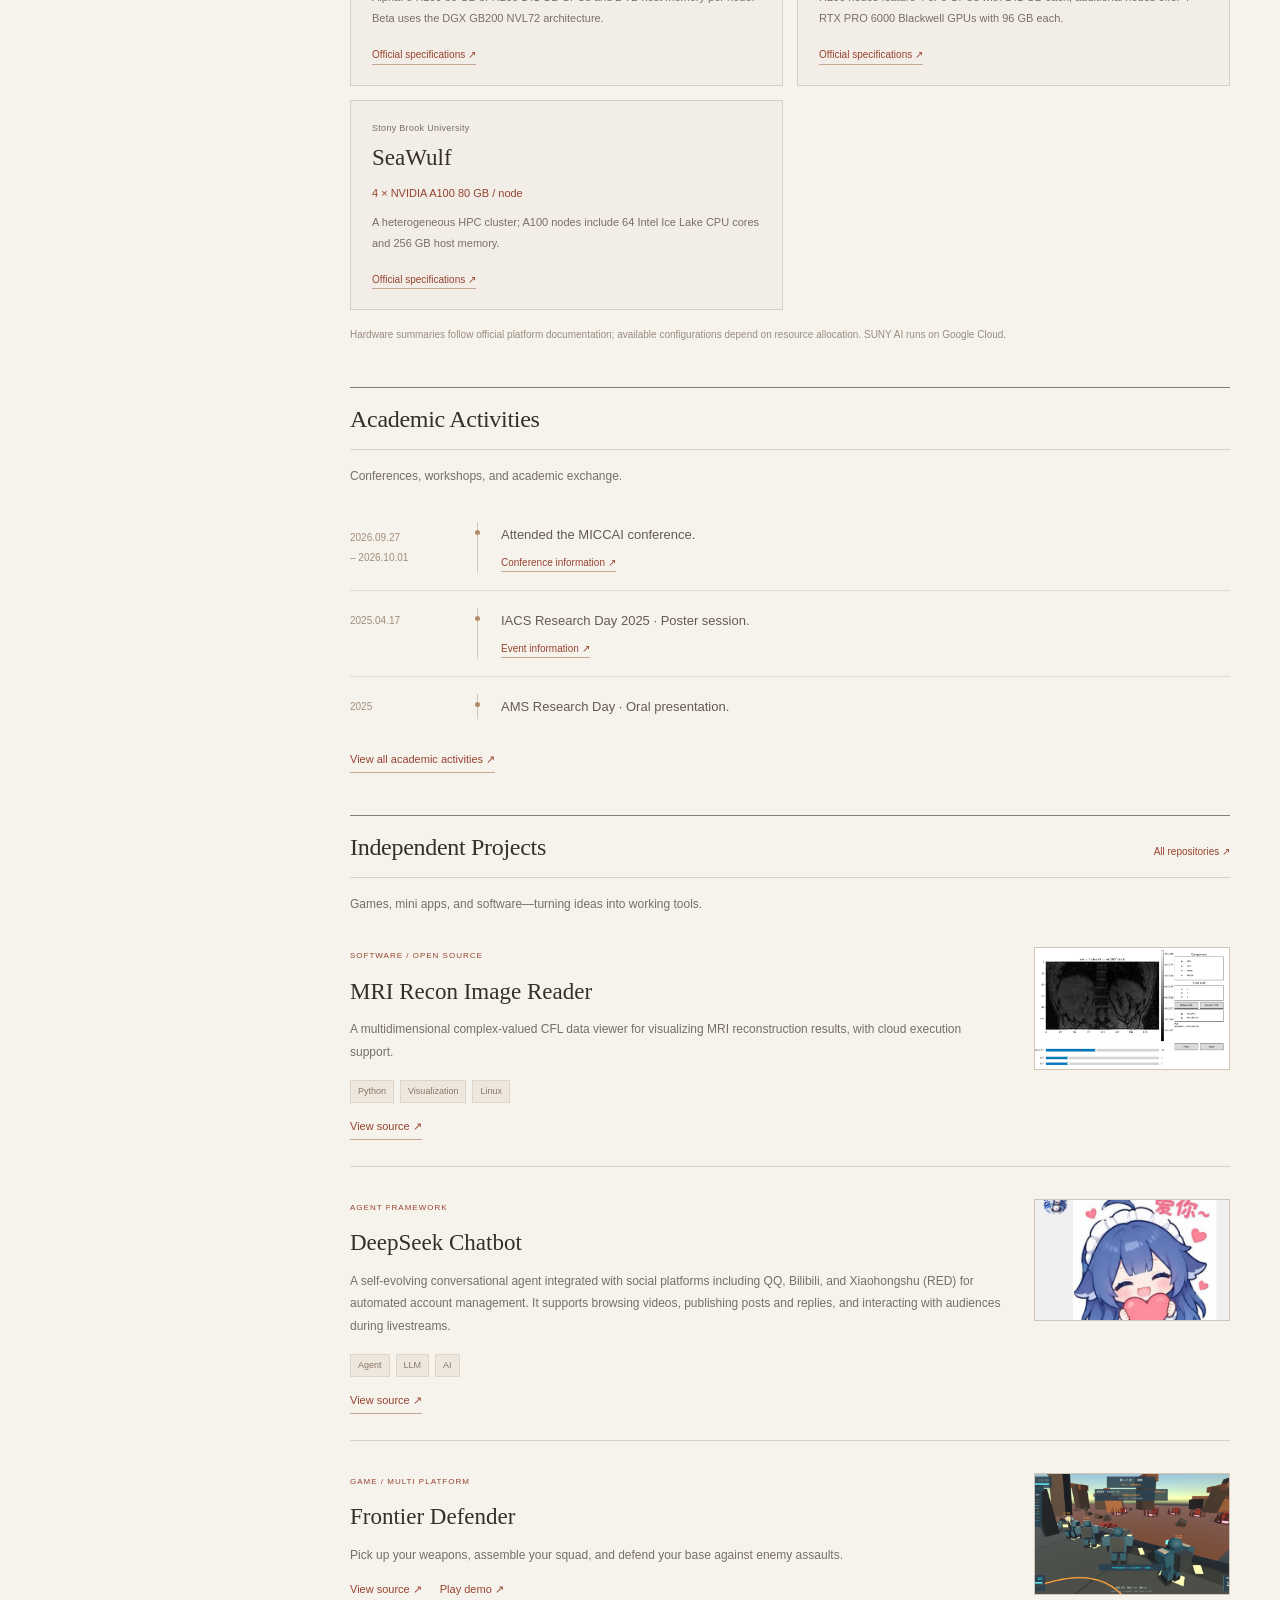
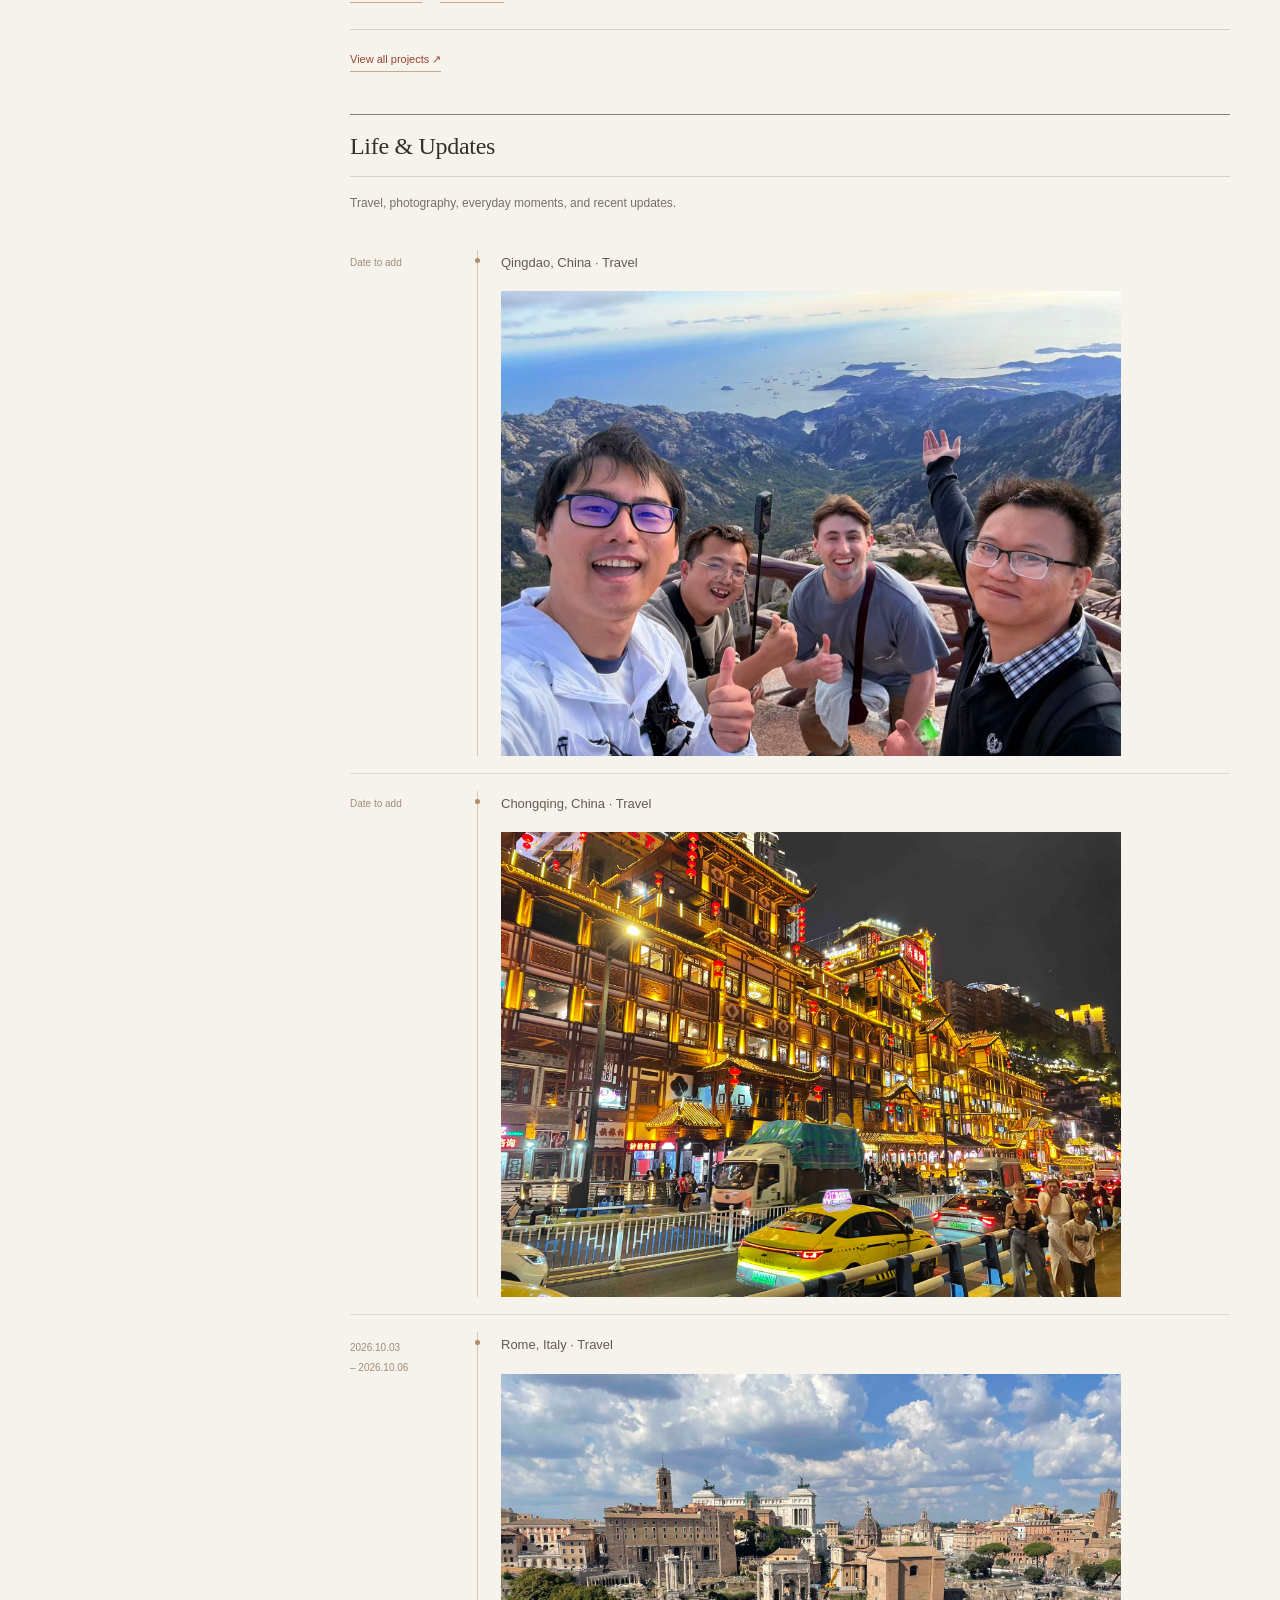
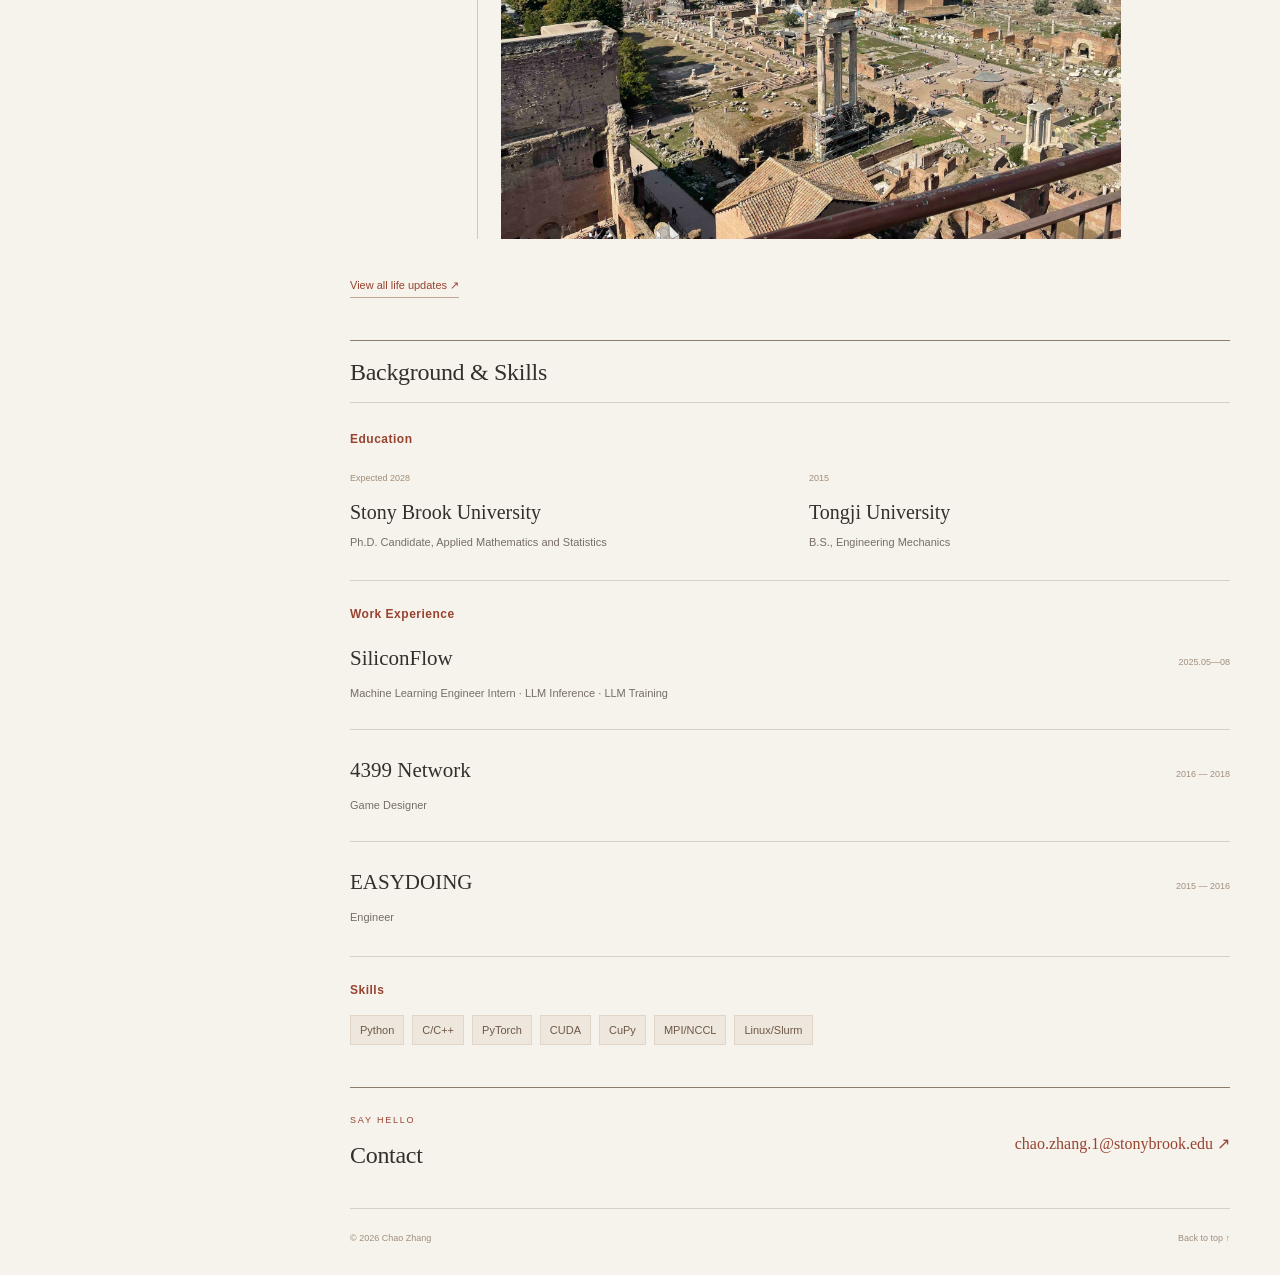
==== commit 4f7dcf4e: "Load published content by revision and verify live deployment" ====
--- a/index.html
+++ b/index.html
@@ -8,10 +8,7 @@
 <title>个人主页</title>
 <link rel="icon" href="assets/favicon.svg" type="image/svg+xml">
 <link rel="stylesheet" href="style.css">
-<script src="content.js" defer>
-</script>
-<script src="script.js" defer>
-</script>
+<script src="site-loader.js?v=20261102-live-content" defer></script>
 </head>
 <body id="top">
 <a class="skip" href="#main">
